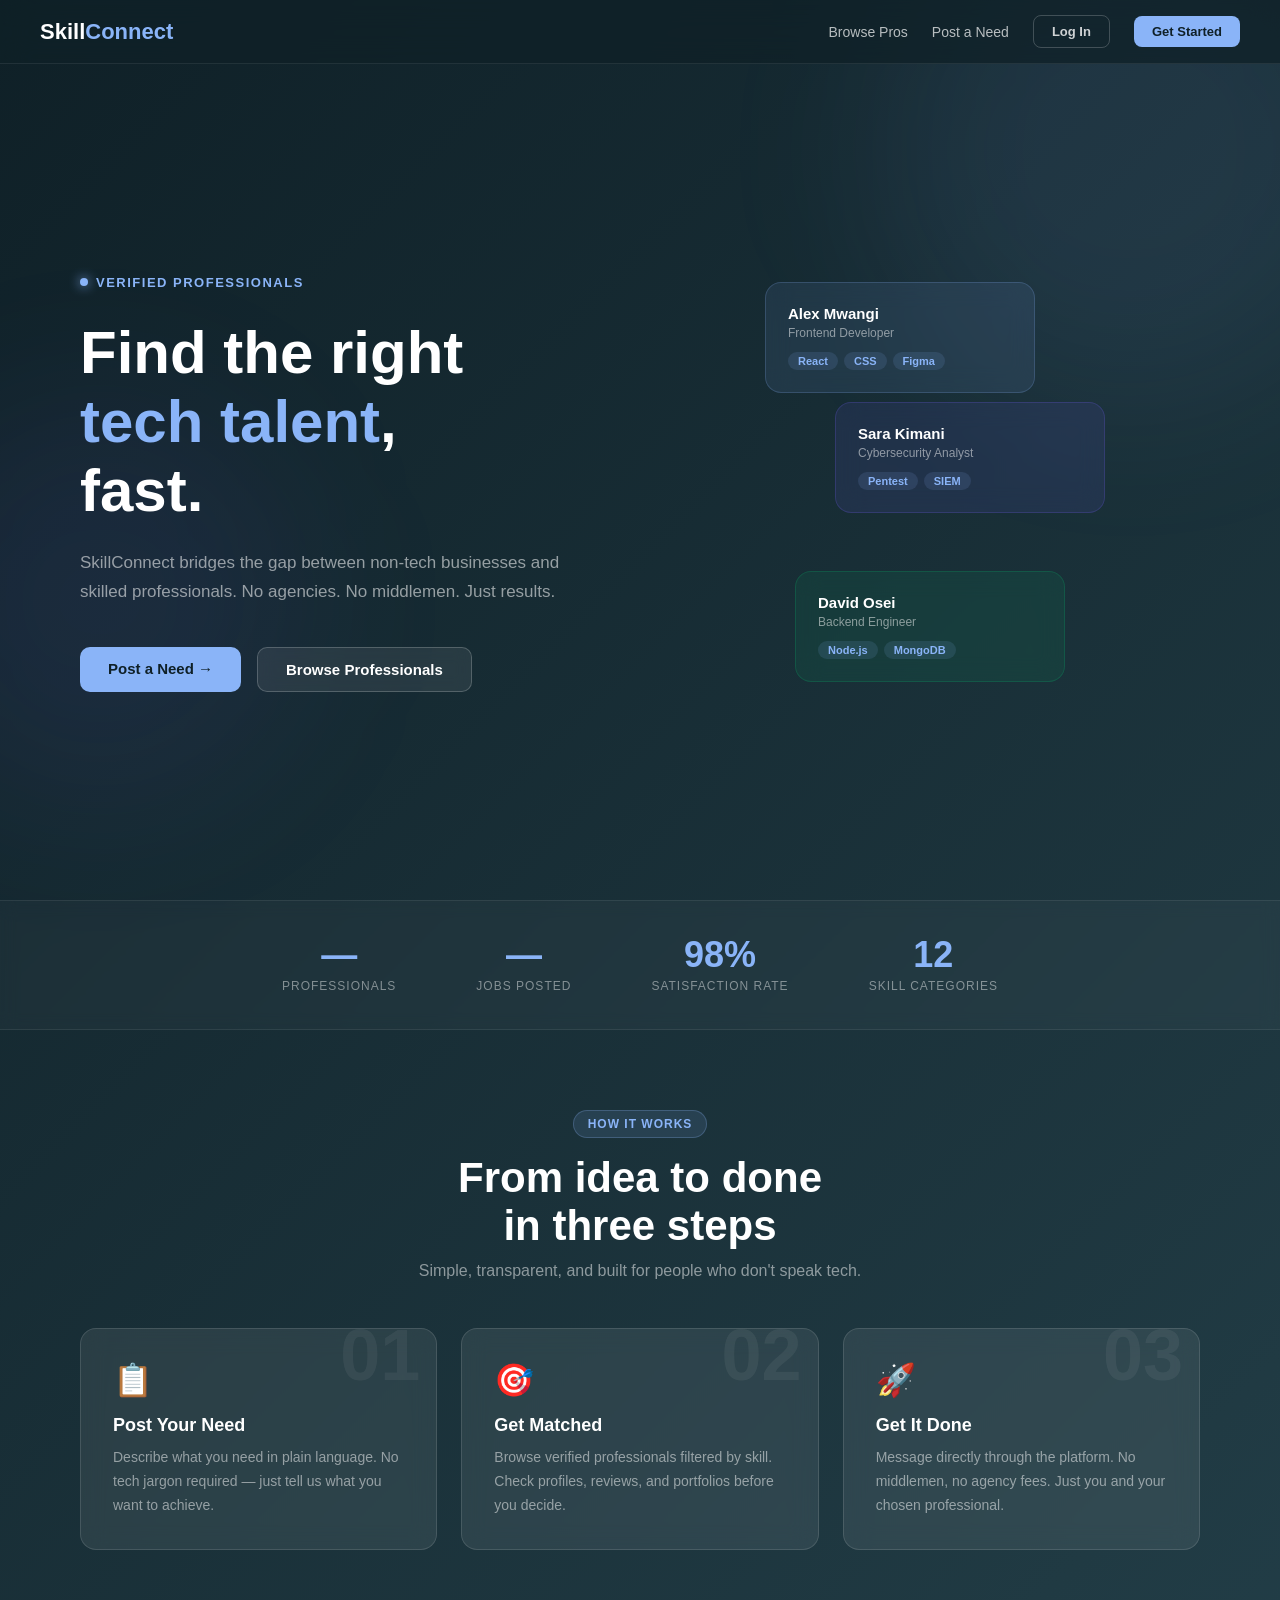
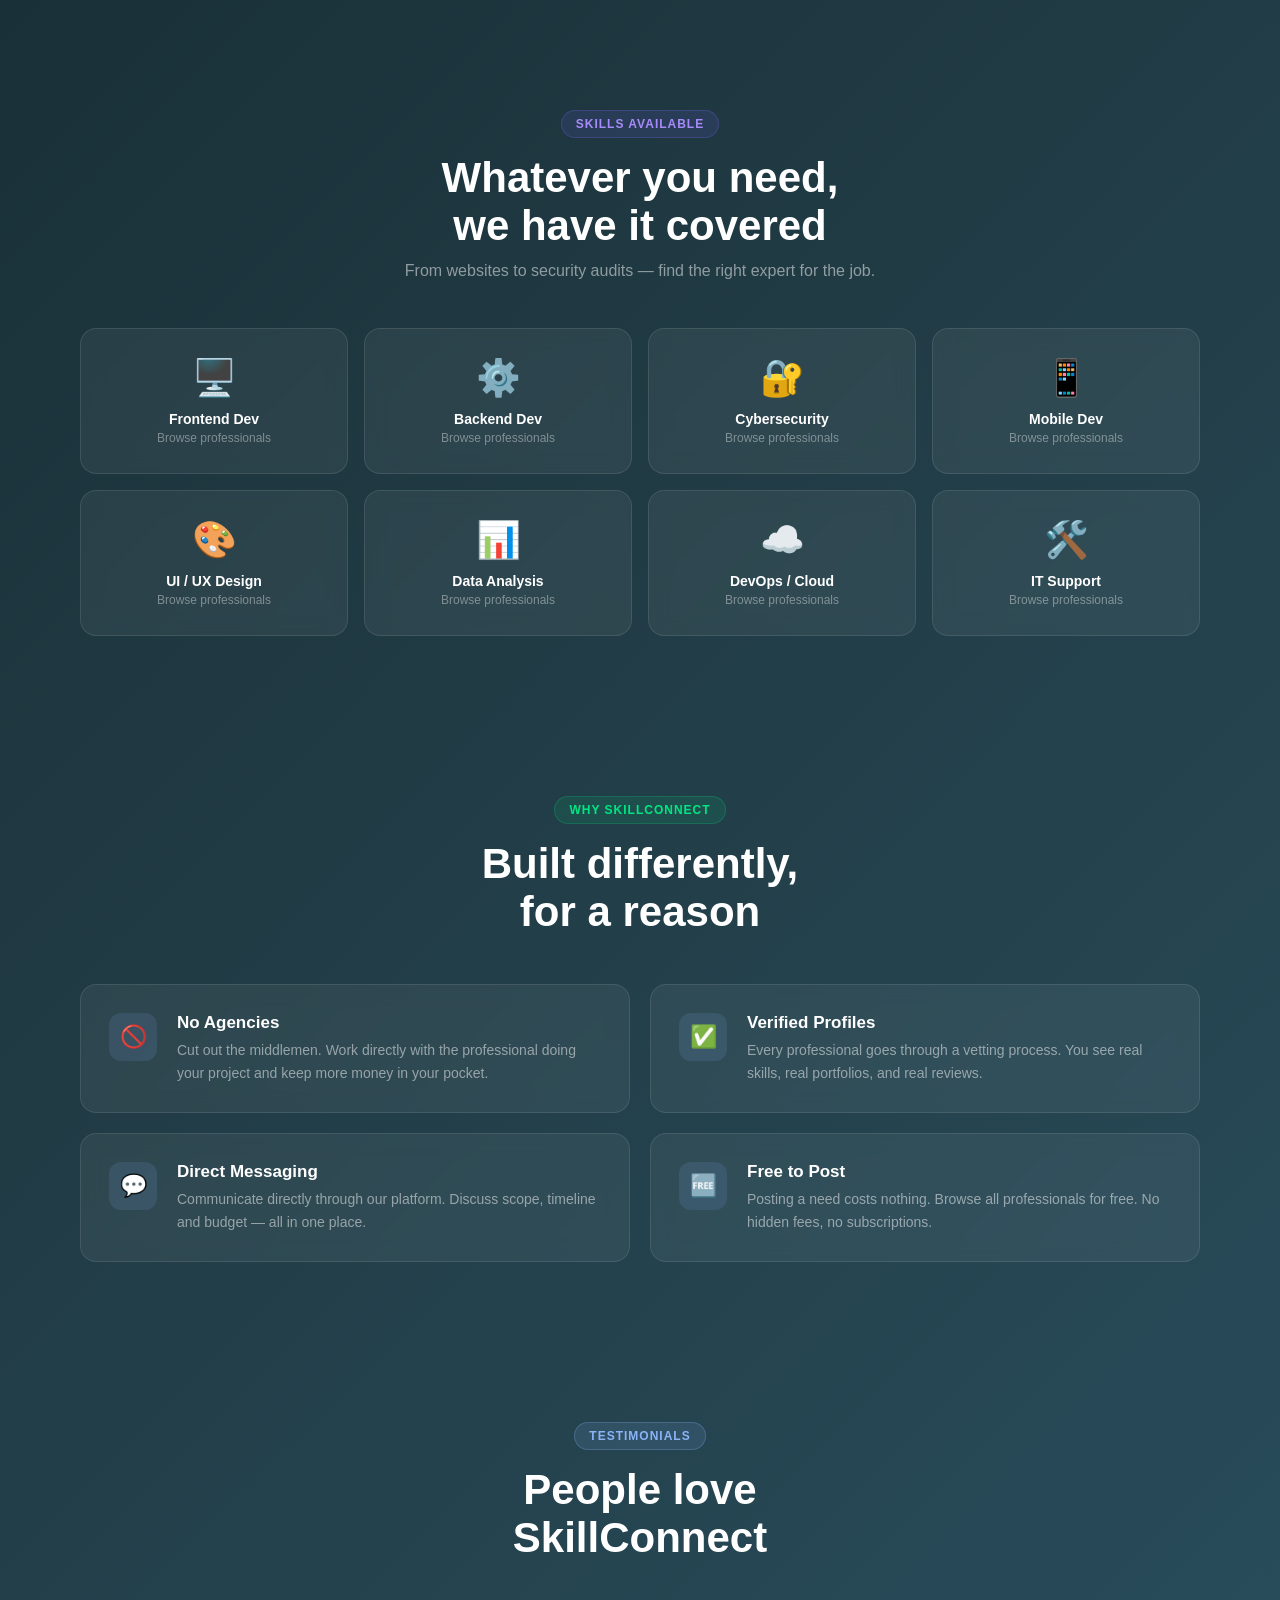
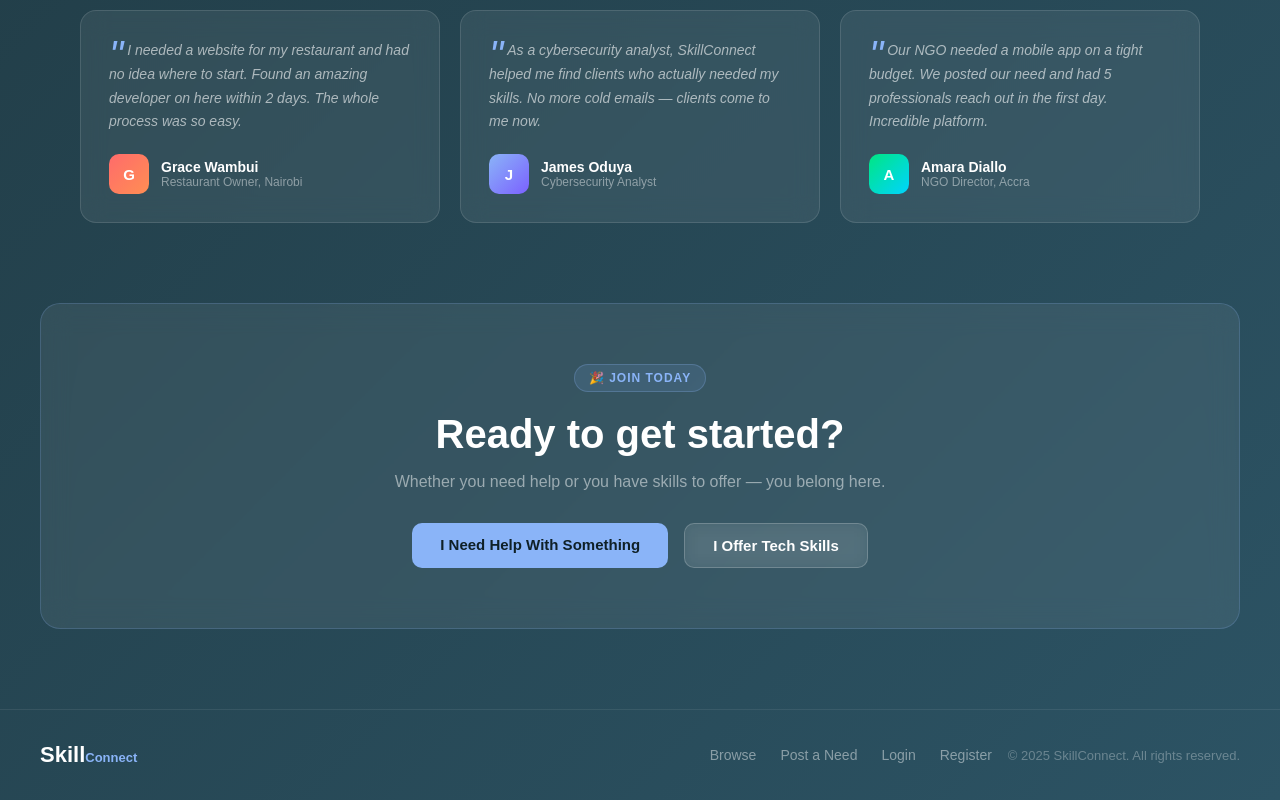
==== index.html @ 13dbdfc3 "Initial frontend" ====
<!DOCTYPE html>
<html lang="en">
<head>
  <meta charset="UTF-8"/>
  <meta name="viewport" content="width=device-width, initial-scale=1.0"/>
  <title>SkillConnect — Find Tech Talent</title>
  <style>
    * { box-sizing: border-box; margin: 0; padding: 0; }

    html, body {
      min-height: 100vh;
      background: linear-gradient(135deg, #0f2027, #203a43, #2c5364);
      font-family: "Segoe UI", Arial, Helvetica, sans-serif;
      color: #ffffff;
    }

    /* ORB decorations */
    .orb {
      position: fixed; border-radius: 50%; filter: blur(80px); pointer-events: none; z-index: 0;
    }
    .orb-1 { width: 500px; height: 500px; background: rgba(138,180,248,0.08); top: -100px; right: -100px; }
    .orb-2 { width: 400px; height: 400px; background: rgba(123,97,255,0.07); bottom: 100px; left: -100px; }

    /* NAV */
    nav {
      position: sticky; top: 0; z-index: 100;
      display: flex; align-items: center; gap: 24px;
      padding: 0 40px; height: 64px;
      background: rgba(15,32,39,0.75);
      backdrop-filter: blur(14px);
      border-bottom: 1px solid rgba(255,255,255,0.08);
    }
    .nav-logo { font-size: 22px; font-weight: 800; color: #fff; text-decoration: none; margin-right: auto; }
    .nav-logo span { color: #8ab4f8; }
    nav a { color: rgba(255,255,255,0.7); text-decoration: none; font-size: 14px; font-weight: 500; transition: color 0.2s; }
    nav a:hover { color: #fff; }
    .nav-btn { padding: 8px 18px; border-radius: 8px; font-weight: 600; font-size: 13px; text-decoration: none; transition: all 0.2s; }
    .nav-btn-outline { border: 1px solid rgba(255,255,255,0.2); color: rgba(255,255,255,0.8); }
    .nav-btn-outline:hover { border-color: #8ab4f8; color: #8ab4f8; }
    .nav-btn-filled { background: #8ab4f8; color: #0f2027; font-weight: 700; }
    .nav-btn-filled:hover { transform: translateY(-1px); box-shadow: 0 6px 16px rgba(138,180,248,0.4); }
    .nav-avatar {
      width: 36px; height: 36px; border-radius: 10px;
      background: linear-gradient(135deg, #8ab4f8, #7b61ff);
      display: flex; align-items: center; justify-content: center;
      font-weight: 800; font-size: 13px; cursor: pointer; color: #fff;
    }

    /* PAGE WRAPPER */
    .page { position: relative; z-index: 1; }

    /* SECTION */
    section { max-width: 1200px; margin: 0 auto; padding: 80px 40px; }

    /* ── HERO ── */
    .hero {
      min-height: calc(100vh - 64px);
      display: flex; align-items: center;
      padding: 80px 40px;
      max-width: 1200px; margin: 0 auto;
      gap: 60px;
    }
    .hero-left { flex: 1; }
    .hero-right { flex: 1; display: flex; justify-content: center; }

    .hero-eyebrow { display: inline-flex; align-items: center; gap: 8px; margin-bottom: 28px; }
    .hero-eyebrow-dot {
      width: 8px; height: 8px; border-radius: 50%;
      background: #8ab4f8; box-shadow: 0 0 12px #8ab4f8;
      animation: pulse 2s infinite;
    }
    @keyframes pulse { 0%,100%{opacity:1;transform:scale(1)} 50%{opacity:0.5;transform:scale(1.3)} }
    .hero-eyebrow-text { font-size: 13px; font-weight: 600; color: #8ab4f8; text-transform: uppercase; letter-spacing: 1.5px; }

    .hero h1 { font-size: clamp(36px,5vw,60px); font-weight: 800; line-height: 1.15; margin-bottom: 24px; }
    .hero h1 em { font-style: normal; color: #8ab4f8; }
    .hero-sub { font-size: 17px; color: rgba(255,255,255,0.55); line-height: 1.7; max-width: 500px; margin-bottom: 40px; }
    .hero-ctas { display: flex; gap: 16px; flex-wrap: wrap; }

    .btn-primary {
      padding: 13px 28px; background: #8ab4f8; color: #0f2027;
      border: none; border-radius: 10px; font-weight: 700; font-size: 15px;
      cursor: pointer; text-decoration: none; transition: all 0.2s;
    }
    .btn-primary:hover { transform: translateY(-2px); box-shadow: 0 8px 24px rgba(138,180,248,0.4); }
    .btn-secondary {
      padding: 13px 28px;
      background: rgba(255,255,255,0.08);
      border: 1px solid rgba(255,255,255,0.2);
      color: #fff; border-radius: 10px; font-weight: 600; font-size: 15px;
      cursor: pointer; text-decoration: none; transition: all 0.2s;
      backdrop-filter: blur(8px);
    }
    .btn-secondary:hover { background: rgba(255,255,255,0.12); border-color: rgba(255,255,255,0.35); }

    /* Hero card stack */
    .hero-card-stack { position: relative; width: 340px; height: 400px; }
    .hero-card {
      position: absolute; padding: 22px; border-radius: 16px; width: 270px;
      backdrop-filter: blur(12px);
    }
    .hero-card-1 { top: 0; left: 0; background: rgba(138,180,248,0.1); border: 1px solid rgba(138,180,248,0.2); animation: float1 4s ease-in-out infinite; }
    .hero-card-2 { top: 120px; right: 0; background: rgba(123,97,255,0.1); border: 1px solid rgba(123,97,255,0.2); animation: float2 4s 1s ease-in-out infinite; }
    .hero-card-3 { bottom: 0; left: 30px; background: rgba(0,230,130,0.07); border: 1px solid rgba(0,230,130,0.15); animation: float1 4s 2s ease-in-out infinite; }
    @keyframes float1 { 0%,100%{transform:translateY(0)} 50%{transform:translateY(-10px)} }
    @keyframes float2 { 0%,100%{transform:translateY(0)} 50%{transform:translateY(10px)} }
    .hero-card-name { font-weight: 700; font-size: 15px; margin-bottom: 4px; }
    .hero-card-role { font-size: 12px; color: rgba(255,255,255,0.5); margin-bottom: 12px; }
    .hero-card-skills { display: flex; gap: 6px; flex-wrap: wrap; }
    .skill-tag { display: inline-block; padding: 3px 10px; border-radius: 50px; background: rgba(138,180,248,0.12); color: #8ab4f8; font-size: 11px; font-weight: 600; }

    /* ── STATS BAR ── */
    .stats-bar {
      border-top: 1px solid rgba(255,255,255,0.08);
      border-bottom: 1px solid rgba(255,255,255,0.08);
      padding: 36px 40px;
      display: flex; justify-content: center; gap: 80px; flex-wrap: wrap;
      background: rgba(255,255,255,0.03);
      backdrop-filter: blur(8px);
      position: relative; z-index: 1;
    }
    .stat-item { text-align: center; }
    .stat-num { font-size: 36px; font-weight: 800; color: #8ab4f8; line-height: 1; }
    .stat-label { font-size: 12px; color: rgba(255,255,255,0.45); margin-top: 6px; text-transform: uppercase; letter-spacing: 1px; }

    /* SECTION HEADER */
    .section-header { text-align: center; margin-bottom: 48px; }
    .section-header p { color: rgba(255,255,255,0.5); margin-top: 12px; font-size: 16px; }
    .section-header h2 { font-size: clamp(28px,4vw,42px); font-weight: 800; margin-top: 16px; }

    .badge {
      display: inline-flex; align-items: center; gap: 6px;
      padding: 6px 14px; border-radius: 50px; font-size: 12px; font-weight: 700;
      text-transform: uppercase; letter-spacing: 1px;
    }
    .badge-cyan { background: rgba(138,180,248,0.12); color: #8ab4f8; border: 1px solid rgba(138,180,248,0.25); }
    .badge-purple { background: rgba(123,97,255,0.12); color: #a78bfa; border: 1px solid rgba(123,97,255,0.25); }
    .badge-green { background: rgba(0,230,130,0.1); color: #00e682; border: 1px solid rgba(0,230,130,0.2); }

    /* ── HOW IT WORKS ── */
    .how-grid { display: grid; grid-template-columns: repeat(3,1fr); gap: 24px; }
    .how-card {
      padding: 32px;
      background: rgba(255,255,255,0.08);
      backdrop-filter: blur(12px);
      border: 1px solid rgba(255,255,255,0.12);
      border-radius: 16px; position: relative; overflow: hidden;
      transition: transform 0.3s, border-color 0.3s;
    }
    .how-card:hover { transform: translateY(-6px); border-color: rgba(138,180,248,0.3); }
    .how-num { font-size: 72px; font-weight: 800; position: absolute; top: -10px; right: 16px; opacity: 0.06; line-height: 1; }
    .how-icon { font-size: 32px; margin-bottom: 16px; }
    .how-card h3 { font-size: 18px; font-weight: 700; margin-bottom: 10px; }
    .how-card p { color: rgba(255,255,255,0.5); font-size: 14px; line-height: 1.7; }

    /* ── CATEGORIES ── */
    .cat-grid { display: grid; grid-template-columns: repeat(4,1fr); gap: 16px; }
    .cat-card {
      padding: 28px 20px;
      background: rgba(255,255,255,0.06);
      backdrop-filter: blur(10px);
      border: 1px solid rgba(255,255,255,0.1);
      border-radius: 16px; text-align: center;
      cursor: pointer; text-decoration: none;
      transition: all 0.3s; display: block;
    }
    .cat-card:hover { background: rgba(138,180,248,0.08); border-color: rgba(138,180,248,0.3); transform: translateY(-4px); }
    .cat-icon { font-size: 36px; margin-bottom: 12px; }
    .cat-name { font-weight: 700; font-size: 14px; color: #fff; margin-bottom: 4px; }
    .cat-count { font-size: 12px; color: rgba(255,255,255,0.4); }

    /* ── WHY US ── */
    .why-grid { display: grid; grid-template-columns: repeat(2,1fr); gap: 20px; }
    .why-item {
      display: flex; gap: 20px; align-items: flex-start; padding: 28px;
      background: rgba(255,255,255,0.06);
      backdrop-filter: blur(10px);
      border: 1px solid rgba(255,255,255,0.1);
      border-radius: 16px;
    }
    .why-icon-wrap {
      width: 48px; height: 48px; border-radius: 12px;
      background: rgba(138,180,248,0.12);
      display: flex; align-items: center; justify-content: center;
      font-size: 22px; flex-shrink: 0;
    }
    .why-item h3 { font-size: 17px; font-weight: 700; margin-bottom: 6px; }
    .why-item p { color: rgba(255,255,255,0.5); font-size: 14px; line-height: 1.6; }

    /* ── TESTIMONIALS ── */
    .testi-grid { display: grid; grid-template-columns: repeat(3,1fr); gap: 20px; }
    .testi-card {
      padding: 28px;
      background: rgba(255,255,255,0.07);
      backdrop-filter: blur(12px);
      border: 1px solid rgba(255,255,255,0.12);
      border-radius: 16px;
    }
    .testi-quote { font-size: 14px; color: rgba(255,255,255,0.6); line-height: 1.7; margin-bottom: 20px; font-style: italic; }
    .testi-quote::before { content: '"'; font-size: 40px; color: #8ab4f8; line-height: 0; vertical-align: -14px; margin-right: 4px; }
    .testi-author { display: flex; align-items: center; gap: 12px; }
    .testi-av { width: 40px; height: 40px; border-radius: 10px; display: flex; align-items: center; justify-content: center; font-weight: 700; font-size: 15px; color: #fff; }
    .testi-name { font-weight: 700; font-size: 14px; }
    .testi-role { font-size: 12px; color: rgba(255,255,255,0.45); }

    /* ── CTA BANNER ── */
    .cta-banner {
      margin: 0 40px 80px;
      padding: 60px;
      border-radius: 20px;
      background: rgba(255,255,255,0.07);
      backdrop-filter: blur(14px);
      border: 1px solid rgba(138,180,248,0.2);
      text-align: center;
      position: relative; z-index: 1;
    }
    .cta-banner h2 { font-size: clamp(28px,4vw,40px); font-weight: 800; margin-bottom: 16px; }
    .cta-banner p { color: rgba(255,255,255,0.5); margin-bottom: 32px; font-size: 16px; }
    .cta-banner-btns { display: flex; justify-content: center; gap: 16px; flex-wrap: wrap; }

    /* FOOTER */
    footer {
      border-top: 1px solid rgba(255,255,255,0.08);
      padding: 32px 40px;
      display: flex; align-items: center; justify-content: space-between;
      flex-wrap: wrap; gap: 16px;
      position: relative; z-index: 1;
    }
    .footer-links { display: flex; gap: 24px; }
    .footer-links a { color: rgba(255,255,255,0.45); text-decoration: none; font-size: 14px; transition: color 0.2s; }
    .footer-links a:hover { color: #fff; }
    footer span { font-size: 13px; color: rgba(255,255,255,0.3); }

    @keyframes fadeInUp { from{opacity:0;transform:translateY(24px)} to{opacity:1;transform:translateY(0)} }
    .fade-up   { animation: fadeInUp 0.6s ease both; }
    .fade-up-2 { animation: fadeInUp 0.6s 0.1s ease both; }
    .fade-up-3 { animation: fadeInUp 0.6s 0.2s ease both; }
    .fade-up-4 { animation: fadeInUp 0.6s 0.3s ease both; }
  </style>
</head>
<body>
  <div class="orb orb-1"></div>
  <div class="orb orb-2"></div>

  <!-- NAV -->
  <nav>
    <a href="index.html" class="nav-logo">Skill<span>Connect</span></a>
    <a href="browse.html">Browse Pros</a>
    <a href="post-need.html">Post a Need</a>
    <div class="nav-avatar" id="navAvatar" style="display:none;">?</div>
    <a href="dashboard.html" id="navDash" style="display:none;">Dashboard</a>
    <a href="login.html" class="nav-btn nav-btn-outline" id="navLogin">Log In</a>
    <a href="register.html" class="nav-btn nav-btn-filled" id="navRegister">Get Started</a>
  </nav>

  <div class="page">

    <!-- HERO -->
    <div class="hero">
      <div class="hero-left">
        <div class="hero-eyebrow fade-up">
          <span class="hero-eyebrow-dot"></span>
          <span class="hero-eyebrow-text" id="eyebrowText">Verified Professionals</span>
        </div>
        <h1 class="fade-up-2">Find the right<br><em>tech talent</em>,<br>fast.</h1>
        <p class="hero-sub fade-up-3">SkillConnect bridges the gap between non-tech businesses and skilled professionals. No agencies. No middlemen. Just results.</p>
        <div class="hero-ctas fade-up-4">
          <a href="post-need.html" class="btn-primary">Post a Need →</a>
          <a href="browse.html" class="btn-secondary">Browse Professionals</a>
        </div>
      </div>
      <div class="hero-right fade-up-3">
        <div class="hero-card-stack">
          <div class="hero-card hero-card-1">
            <div class="hero-card-name">Alex Mwangi</div>
            <div class="hero-card-role">Frontend Developer</div>
            <div class="hero-card-skills">
              <span class="skill-tag">React</span>
              <span class="skill-tag">CSS</span>
              <span class="skill-tag">Figma</span>
            </div>
          </div>
          <div class="hero-card hero-card-2">
            <div class="hero-card-name">Sara Kimani</div>
            <div class="hero-card-role">Cybersecurity Analyst</div>
            <div class="hero-card-skills">
              <span class="skill-tag">Pentest</span>
              <span class="skill-tag">SIEM</span>
            </div>
          </div>
          <div class="hero-card hero-card-3">
            <div class="hero-card-name">David Osei</div>
            <div class="hero-card-role">Backend Engineer</div>
            <div class="hero-card-skills">
              <span class="skill-tag">Node.js</span>
              <span class="skill-tag">MongoDB</span>
            </div>
          </div>
        </div>
      </div>
    </div>

    <!-- STATS -->
    <div class="stats-bar">
      <div class="stat-item"><div class="stat-num" id="statPros">—</div><div class="stat-label">Professionals</div></div>
      <div class="stat-item"><div class="stat-num" id="statPosts">—</div><div class="stat-label">Jobs Posted</div></div>
      <div class="stat-item"><div class="stat-num">98%</div><div class="stat-label">Satisfaction Rate</div></div>
      <div class="stat-item"><div class="stat-num">12</div><div class="stat-label">Skill Categories</div></div>
    </div>

    <!-- HOW IT WORKS -->
    <section>
      <div class="section-header">
        <span class="badge badge-cyan">How It Works</span>
        <h2>From idea to done<br>in three steps</h2>
        <p>Simple, transparent, and built for people who don't speak tech.</p>
      </div>
      <div class="how-grid">
        <div class="how-card fade-up">
          <div class="how-num">01</div>
          <div class="how-icon">📋</div>
          <h3>Post Your Need</h3>
          <p>Describe what you need in plain language. No tech jargon required — just tell us what you want to achieve.</p>
        </div>
        <div class="how-card fade-up-2">
          <div class="how-num">02</div>
          <div class="how-icon">🎯</div>
          <h3>Get Matched</h3>
          <p>Browse verified professionals filtered by skill. Check profiles, reviews, and portfolios before you decide.</p>
        </div>
        <div class="how-card fade-up-3">
          <div class="how-num">03</div>
          <div class="how-icon">🚀</div>
          <h3>Get It Done</h3>
          <p>Message directly through the platform. No middlemen, no agency fees. Just you and your chosen professional.</p>
        </div>
      </div>
    </section>

    <!-- CATEGORIES -->
    <section>
      <div class="section-header">
        <span class="badge badge-purple">Skills Available</span>
        <h2>Whatever you need,<br>we have it covered</h2>
        <p>From websites to security audits — find the right expert for the job.</p>
      </div>
      <div class="cat-grid">
        <a href="browse.html" class="cat-card"><div class="cat-icon">🖥️</div><div class="cat-name">Frontend Dev</div><div class="cat-count">Browse professionals</div></a>
        <a href="browse.html" class="cat-card"><div class="cat-icon">⚙️</div><div class="cat-name">Backend Dev</div><div class="cat-count">Browse professionals</div></a>
        <a href="browse.html" class="cat-card"><div class="cat-icon">🔐</div><div class="cat-name">Cybersecurity</div><div class="cat-count">Browse professionals</div></a>
        <a href="browse.html" class="cat-card"><div class="cat-icon">📱</div><div class="cat-name">Mobile Dev</div><div class="cat-count">Browse professionals</div></a>
        <a href="browse.html" class="cat-card"><div class="cat-icon">🎨</div><div class="cat-name">UI / UX Design</div><div class="cat-count">Browse professionals</div></a>
        <a href="browse.html" class="cat-card"><div class="cat-icon">📊</div><div class="cat-name">Data Analysis</div><div class="cat-count">Browse professionals</div></a>
        <a href="browse.html" class="cat-card"><div class="cat-icon">☁️</div><div class="cat-name">DevOps / Cloud</div><div class="cat-count">Browse professionals</div></a>
        <a href="browse.html" class="cat-card"><div class="cat-icon">🛠️</div><div class="cat-name">IT Support</div><div class="cat-count">Browse professionals</div></a>
      </div>
    </section>

    <!-- WHY US -->
    <section>
      <div class="section-header">
        <span class="badge badge-green">Why SkillConnect</span>
        <h2>Built differently,<br>for a reason</h2>
      </div>
      <div class="why-grid">
        <div class="why-item">
          <div class="why-icon-wrap">🚫</div>
          <div><h3>No Agencies</h3><p>Cut out the middlemen. Work directly with the professional doing your project and keep more money in your pocket.</p></div>
        </div>
        <div class="why-item">
          <div class="why-icon-wrap">✅</div>
          <div><h3>Verified Profiles</h3><p>Every professional goes through a vetting process. You see real skills, real portfolios, and real reviews.</p></div>
        </div>
        <div class="why-item">
          <div class="why-icon-wrap">💬</div>
          <div><h3>Direct Messaging</h3><p>Communicate directly through our platform. Discuss scope, timeline and budget — all in one place.</p></div>
        </div>
        <div class="why-item">
          <div class="why-icon-wrap">🆓</div>
          <div><h3>Free to Post</h3><p>Posting a need costs nothing. Browse all professionals for free. No hidden fees, no subscriptions.</p></div>
        </div>
      </div>
    </section>

    <!-- TESTIMONIALS -->
    <section>
      <div class="section-header">
        <span class="badge badge-cyan">Testimonials</span>
        <h2>People love<br>SkillConnect</h2>
      </div>
      <div class="testi-grid">
        <div class="testi-card">
          <p class="testi-quote">I needed a website for my restaurant and had no idea where to start. Found an amazing developer on here within 2 days. The whole process was so easy.</p>
          <div class="testi-author">
            <div class="testi-av" style="background:linear-gradient(135deg,#ff6b6b,#ff8e53)">G</div>
            <div><div class="testi-name">Grace Wambui</div><div class="testi-role">Restaurant Owner, Nairobi</div></div>
          </div>
        </div>
        <div class="testi-card">
          <p class="testi-quote">As a cybersecurity analyst, SkillConnect helped me find clients who actually needed my skills. No more cold emails — clients come to me now.</p>
          <div class="testi-author">
            <div class="testi-av" style="background:linear-gradient(135deg,#8ab4f8,#7b61ff)">J</div>
            <div><div class="testi-name">James Oduya</div><div class="testi-role">Cybersecurity Analyst</div></div>
          </div>
        </div>
        <div class="testi-card">
          <p class="testi-quote">Our NGO needed a mobile app on a tight budget. We posted our need and had 5 professionals reach out in the first day. Incredible platform.</p>
          <div class="testi-author">
            <div class="testi-av" style="background:linear-gradient(135deg,#00e682,#00d4ff)">A</div>
            <div><div class="testi-name">Amara Diallo</div><div class="testi-role">NGO Director, Accra</div></div>
          </div>
        </div>
      </div>
    </section>

    <!-- CTA BANNER -->
    <div class="cta-banner">
      <span class="badge badge-cyan" style="margin-bottom:20px;display:inline-flex;">🎉 Join today</span>
      <h2>Ready to get started?</h2>
      <p>Whether you need help or you have skills to offer — you belong here.</p>
      <div class="cta-banner-btns">
        <a href="register.html" class="btn-primary">I Need Help With Something</a>
        <a href="register.html" class="btn-secondary">I Offer Tech Skills</a>
      </div>
    </div>

    <footer>
      <a href="index.html" class="nav-logo">Skill<span>Connect</span></a>
      <div class="footer-links">
        <a href="browse.html">Browse</a>
        <a href="post-need.html">Post a Need</a>
        <a href="login.html">Login</a>
        <a href="register.html">Register</a>
      </div>
      <span>© 2025 SkillConnect. All rights reserved.</span>
    </footer>
  </div>

  <script>
    const API = 'http://localhost:5000/api'

    window.addEventListener('DOMContentLoaded', () => {
      // Nav state based on login
      const user = JSON.parse(localStorage.getItem('user') || 'null')
      if (user) {
        const initials = user.name.split(' ').map(n=>n[0]).join('').toUpperCase().slice(0,2)
        document.getElementById('navAvatar').textContent = initials
        document.getElementById('navAvatar').style.display = 'flex'
        document.getElementById('navDash').style.display = 'inline'
        document.getElementById('navLogin').style.display = 'none'
        document.getElementById('navRegister').style.display = 'none'
      }

      loadStats()
    })

    async function loadStats() {
      try {
        const [prosRes, postsRes] = await Promise.all([
          fetch(`${API}/users`),
          fetch(`${API}/posts`)
        ])
        const pros = await prosRes.json()
        const posts = await postsRes.json()

        const proCount = Array.isArray(pros) ? pros.length : 0
        const postCount = Array.isArray(posts) ? posts.length : 0

        document.getElementById('statPros').textContent = proCount > 0 ? proCount + '+' : '0'
        document.getElementById('statPosts').textContent = postCount > 0 ? postCount + '+' : '0'
        document.getElementById('eyebrowText').textContent = `${proCount} Verified Professional${proCount !== 1 ? 's' : ''}`
      } catch {
        document.getElementById('statPros').textContent = '—'
        document.getElementById('statPosts').textContent = '—'
      }
    }
  </script>
</body>
</html>
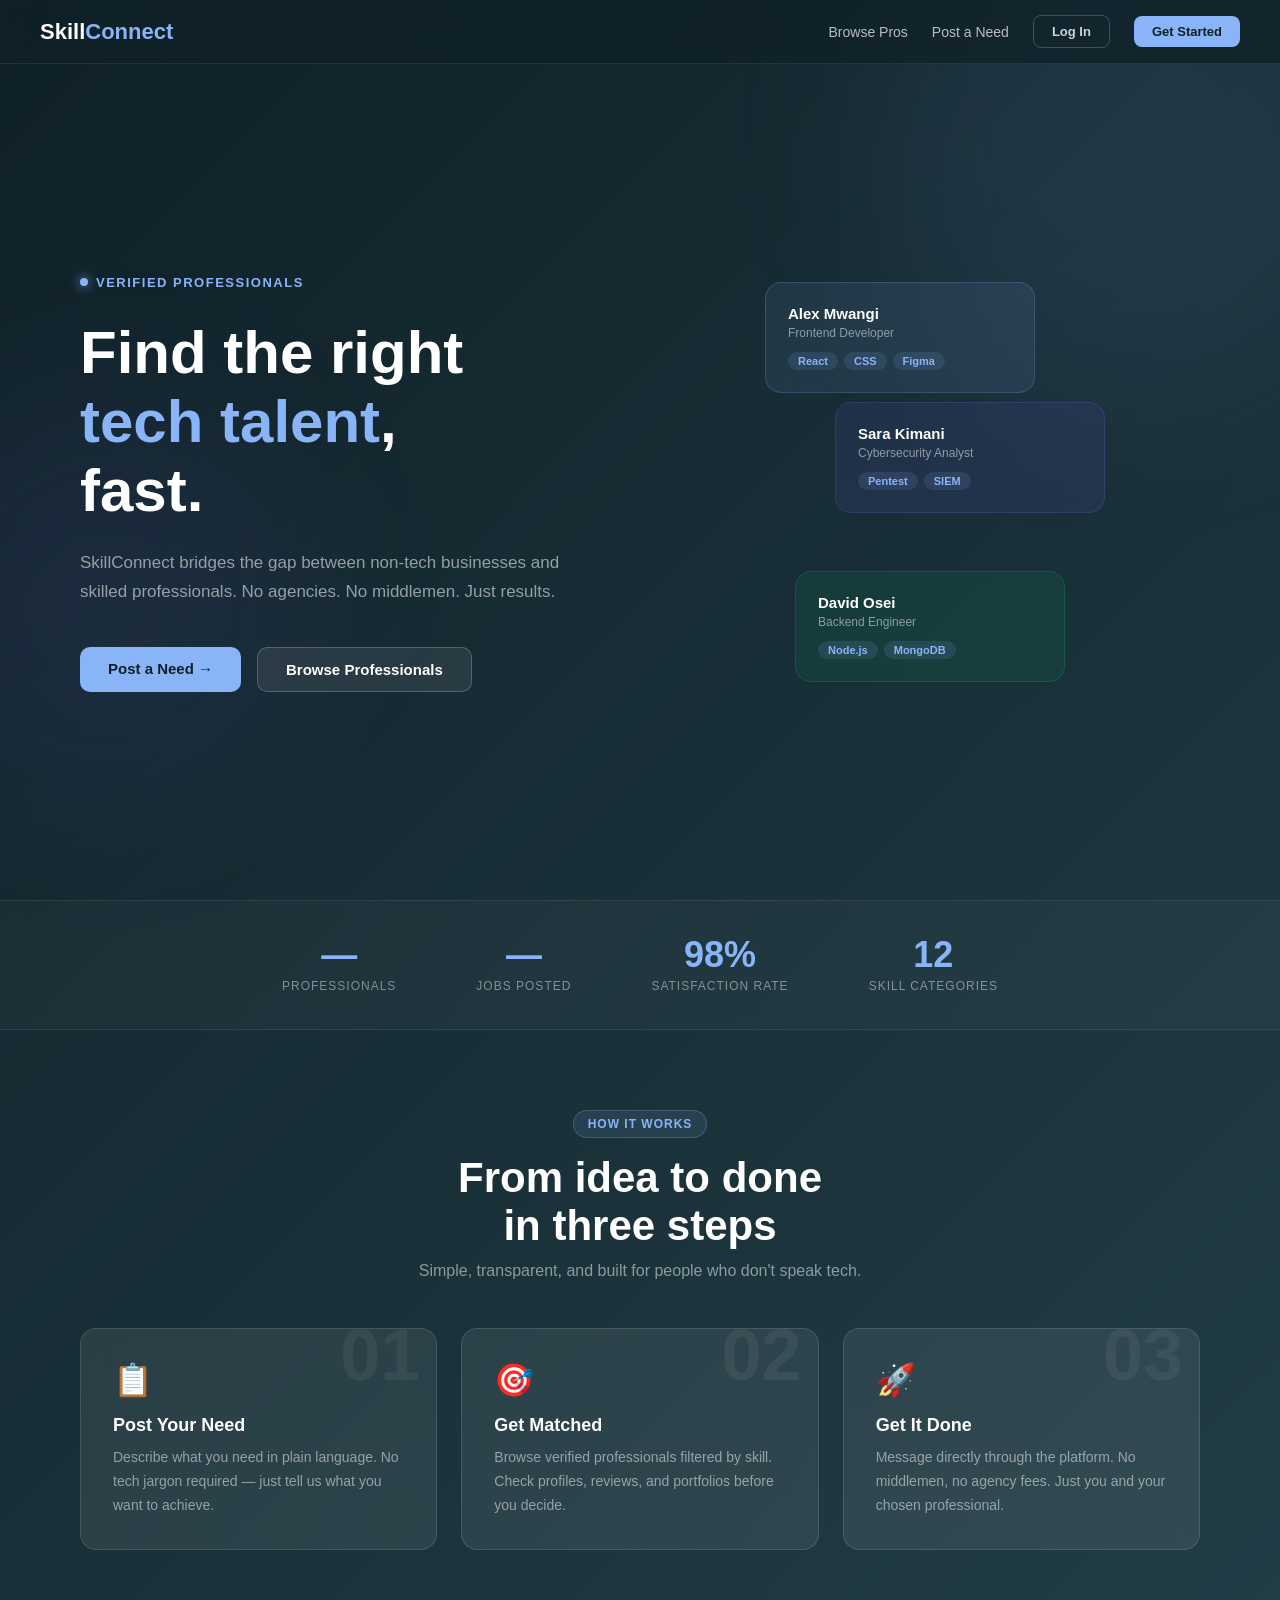
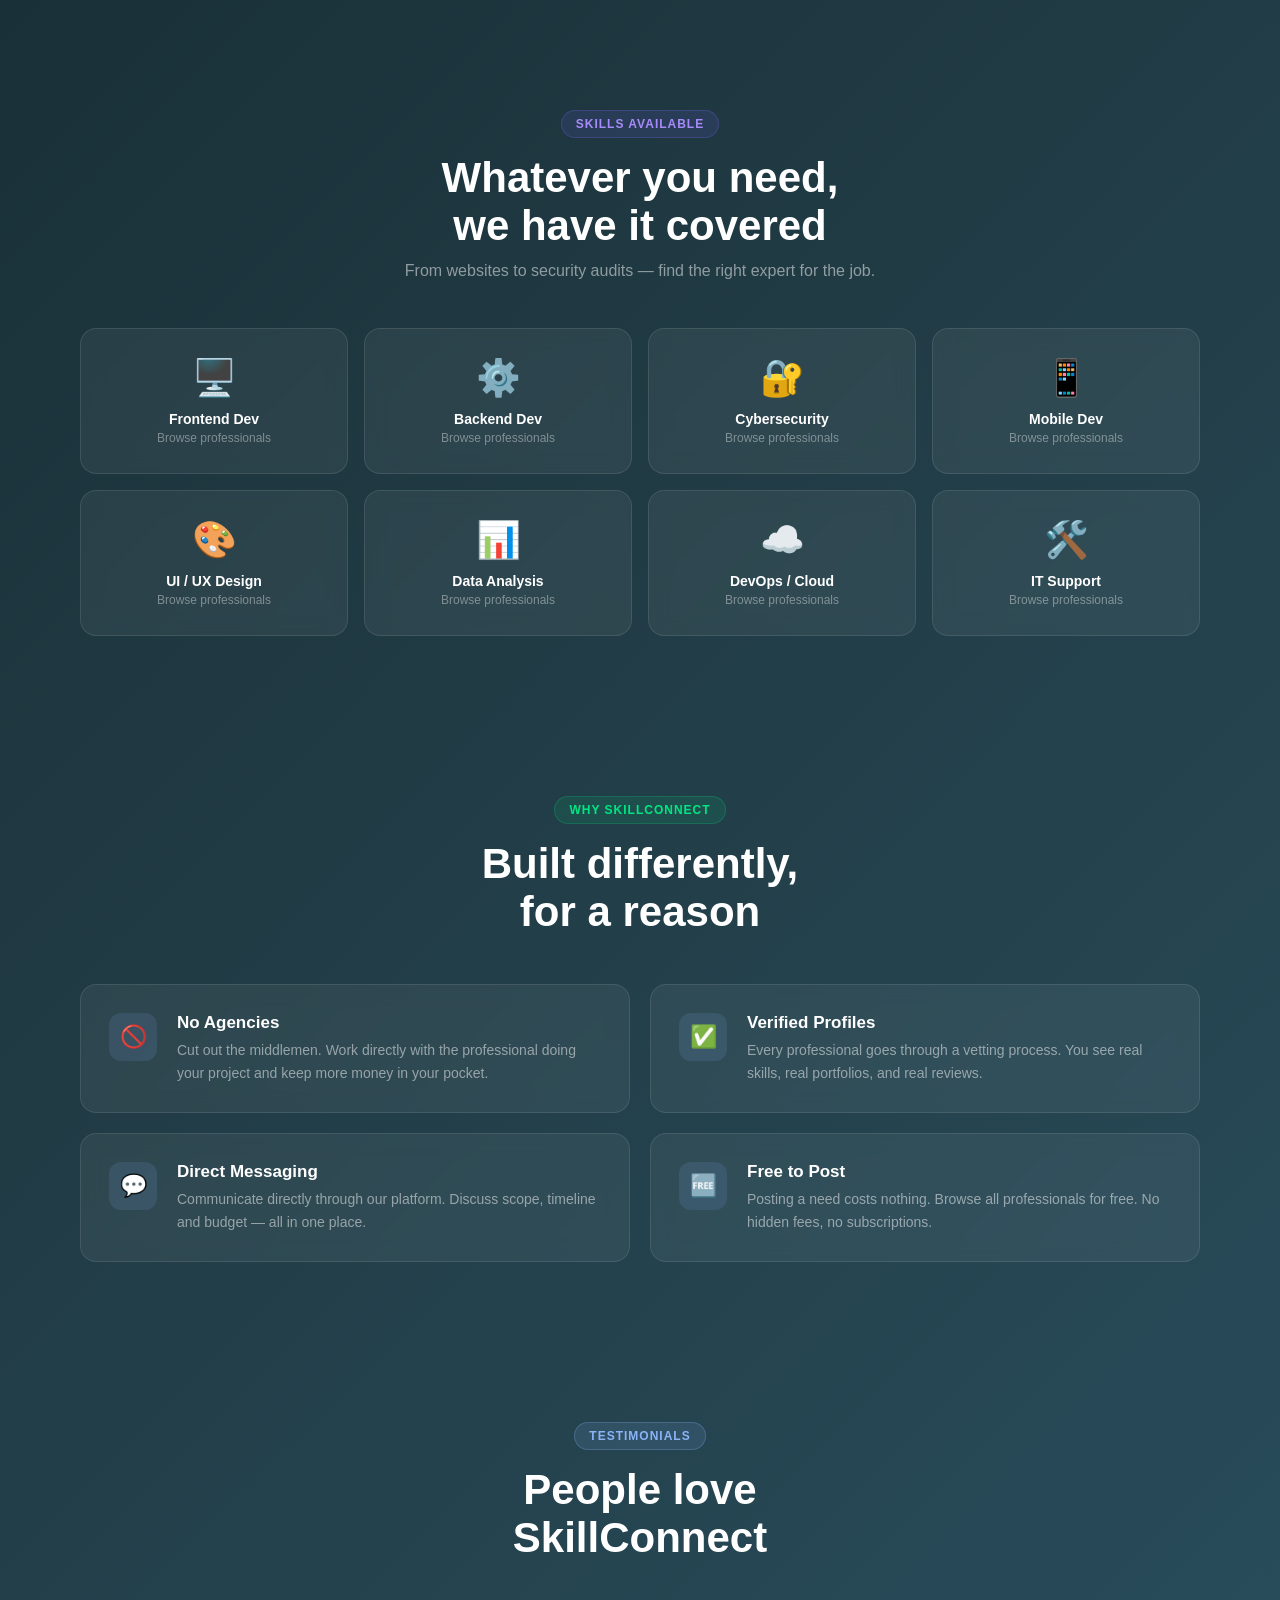
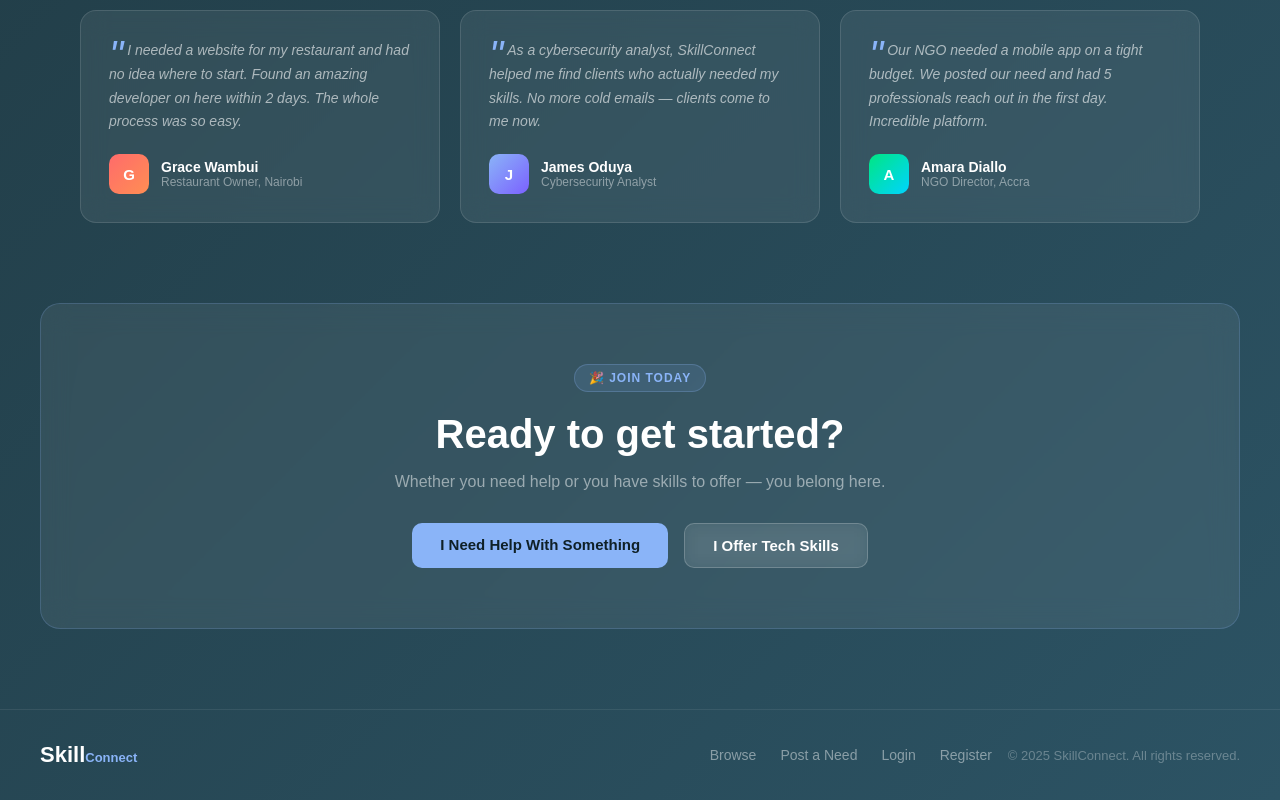
==== commit 1ebd832b: "Add mobile responsiveness" ====
--- a/index.html
+++ b/index.html
@@ -237,6 +237,77 @@
     .fade-up-3 { animation: fadeInUp 0.6s 0.2s ease both; }
     .fade-up-4 { animation: fadeInUp 0.6s 0.3s ease both; }
   </style>
+
+  <!-- MOBILE RESPONSIVE STYLES -->
+  <style>
+    @media (max-width: 768px) {
+      html, body { overflow-x: hidden; }
+      nav { padding: 0 16px !important; height: 56px !important; gap: 12px !important; }
+      .nav-logo { font-size: 17px !important; }
+      nav a:not(.nav-logo):not(.nav-btn):not(.nav-avatar):not(#navDash):not(#navMessages):not(.active) { display: none !important; }
+      .hamburger { display: flex !important; }
+      .mobile-menu.open { display: flex !important; }
+      .hero { flex-direction: column !important; padding: 40px 20px !important; gap: 32px !important; min-height: auto !important; text-align: center; }
+      .hero-right { display: none !important; }
+      .hero-ctas, .cta-banner-btns { justify-content: center !important; }
+      .hero-eyebrow { justify-content: center; }
+      .stats-bar { display: grid !important; grid-template-columns: repeat(2,1fr) !important; padding: 24px 20px !important; gap: 20px !important; }
+      section { padding: 48px 20px !important; }
+      .how-grid, .testi-grid, .why-grid { grid-template-columns: 1fr !important; gap: 14px !important; }
+      .cat-grid { grid-template-columns: repeat(2,1fr) !important; gap: 12px !important; }
+      .cta-banner { margin: 0 16px 48px !important; padding: 36px 20px !important; }
+      .cta-banner-btns { flex-direction: column !important; align-items: center; }
+      footer { flex-direction: column !important; text-align: center; gap: 12px !important; padding: 24px 20px !important; }
+      .footer-links { flex-wrap: wrap; justify-content: center; }
+    }
+    @media (max-width: 900px) {
+      .dash-layout, .admin-layout, .messages-layout { flex-direction: column !important; }
+      .dash-nav, .dash-sidebar, .admin-sidebar { width: 100% !important; height: auto !important; position: relative !important; top: 0 !important; border-right: none !important; border-bottom: 1px solid rgba(255,255,255,0.08) !important; padding: 10px 12px !important; display: flex !important; flex-direction: row !important; flex-wrap: wrap !important; gap: 4px !important; overflow-x: auto !important; }
+      .dash-user, .sidebar-user, .dash-nav-section, .dash-nav-label, .sidebar-label { display: none !important; }
+      .dash-nav-item, .sidebar-item { flex: none !important; padding: 8px 12px !important; font-size: 12px !important; width: auto !important; }
+      .dash-main, .admin-main { padding: 20px 16px 40px !important; }
+      .stats-row, .stats-grid { grid-template-columns: repeat(2,1fr) !important; gap: 12px !important; }
+      .two-col, .post-body { grid-template-columns: 1fr !important; gap: 16px !important; }
+      .rec-grid, .pros-grid { grid-template-columns: repeat(2,1fr) !important; gap: 12px !important; }
+      .dash-top { flex-direction: column !important; gap: 16px !important; align-items: flex-start !important; }
+      .browse-body { flex-direction: column !important; padding: 0 20px 60px !important; }
+      .sidebar { width: 100% !important; border-right: none !important; border-bottom: 1px solid rgba(255,255,255,0.08) !important; padding: 20px 0 !important; }
+      .profile-layout { grid-template-columns: 1fr !important; }
+      .contact-card { position: relative !important; top: 0 !important; }
+      .profile-header { flex-wrap: wrap !important; margin-top: -30px !important; }
+      .profile-body { padding: 0 20px 60px !important; }
+      .tips-sidebar { position: relative !important; top: 0 !important; }
+      .form-row, .contact-options { grid-template-columns: 1fr !important; gap: 0 !important; }
+      .submit-area { flex-direction: column !important; }
+      .charts-grid { grid-template-columns: 1fr !important; }
+      .portfolio-grid { grid-template-columns: 1fr !important; }
+    }
+    @media (max-width: 600px) {
+      .glass { padding: 28px 20px !important; }
+      .register-box { padding: 28px 20px !important; }
+      .pw-row { grid-template-columns: 1fr !important; }
+      .pros-grid, .rec-grid { grid-template-columns: 1fr !important; }
+      input, select, textarea { font-size: 16px !important; }
+      .full-card, .glass-card { padding: 16px !important; }
+      .post-form { padding: 20px 16px !important; }
+      .search-input, .filter-select { width: 100% !important; }
+      .filter-bar { flex-direction: column !important; gap: 8px !important; }
+    }
+    @media (max-width: 768px) {
+      body.messages-page { overflow: auto !important; }
+      .conv-sidebar { width: 100% !important; height: 220px !important; border-right: none !important; border-bottom: 1px solid rgba(255,255,255,0.08) !important; flex-shrink: 0 !important; }
+      .chat-window { height: calc(100vh - 276px) !important; min-height: 380px !important; }
+      .msg-bubble { max-width: 85% !important; }
+    }
+    .hamburger { display: none; flex-direction: column; gap: 5px; cursor: pointer; padding: 4px; background: none; border: none; }
+    .hamburger span { display: block; width: 22px; height: 2px; background: rgba(255,255,255,0.8); border-radius: 2px; transition: all 0.3s; }
+    .mobile-menu { display: none; position: fixed; top: 56px; left: 0; right: 0; background: rgba(15,32,39,0.97); backdrop-filter: blur(14px); border-bottom: 1px solid rgba(255,255,255,0.1); padding: 12px 16px; z-index: 99; flex-direction: column; gap: 4px; }
+    .mobile-menu a { padding: 12px 16px; border-radius: 10px; color: rgba(255,255,255,0.7) !important; text-decoration: none; font-size: 15px; font-weight: 500; display: block !important; }
+    .mobile-menu a:hover { background: rgba(255,255,255,0.07); color: #fff !important; }
+    .mobile-menu .menu-divider { height: 1px; background: rgba(255,255,255,0.08); margin: 8px 0; }
+    @media (max-width: 768px) { .hamburger { display: flex !important; } }
+  </style>
+
 </head>
 <body>
   <div class="orb orb-1"></div>
@@ -437,7 +508,7 @@
   </div>
 
   <script>
-    const API = 'http://localhost:5000/api'
+    const API = 'https://skillconnect-backend-production.up.railway.app/api'
 
     window.addEventListener('DOMContentLoaded', () => {
       // Nav state based on login
@@ -475,5 +546,67 @@
       }
     }
   </script>
+
+  <!-- MOBILE HAMBURGER MENU -->
+  <script>
+    (function() {
+      // Add hamburger button and mobile menu to nav
+      window.addEventListener('DOMContentLoaded', function() {
+        const nav = document.querySelector('nav');
+        if (!nav) return;
+
+        // Create hamburger
+        const hamburger = document.createElement('button');
+        hamburger.className = 'hamburger';
+        hamburger.setAttribute('aria-label', 'Menu');
+        hamburger.innerHTML = '<span></span><span></span><span></span>';
+        nav.appendChild(hamburger);
+
+        // Create mobile menu
+        const mobileMenu = document.createElement('div');
+        mobileMenu.className = 'mobile-menu';
+        mobileMenu.id = 'mobileMenu';
+
+        // Get nav links
+        const links = nav.querySelectorAll('a:not(.nav-logo)');
+        links.forEach(link => {
+          const clone = link.cloneNode(true);
+          mobileMenu.appendChild(clone);
+        });
+
+        // Add sign out if logged in
+        const user = JSON.parse(localStorage.getItem('user') || 'null');
+        if (user) {
+          const divider = document.createElement('div');
+          divider.className = 'menu-divider';
+          mobileMenu.appendChild(divider);
+          const signout = document.createElement('a');
+          signout.href = '#';
+          signout.textContent = '🚪 Sign Out';
+          signout.style.color = '#ff8080';
+          signout.addEventListener('click', function(e) {
+            e.preventDefault();
+            localStorage.clear();
+            window.location.href = 'login.html';
+          });
+          mobileMenu.appendChild(signout);
+        }
+
+        document.body.appendChild(mobileMenu);
+
+        hamburger.addEventListener('click', function() {
+          mobileMenu.classList.toggle('open');
+        });
+
+        // Close on outside click
+        document.addEventListener('click', function(e) {
+          if (!nav.contains(e.target)) {
+            mobileMenu.classList.remove('open');
+          }
+        });
+      });
+    })();
+  </script>
+
 </body>
 </html>
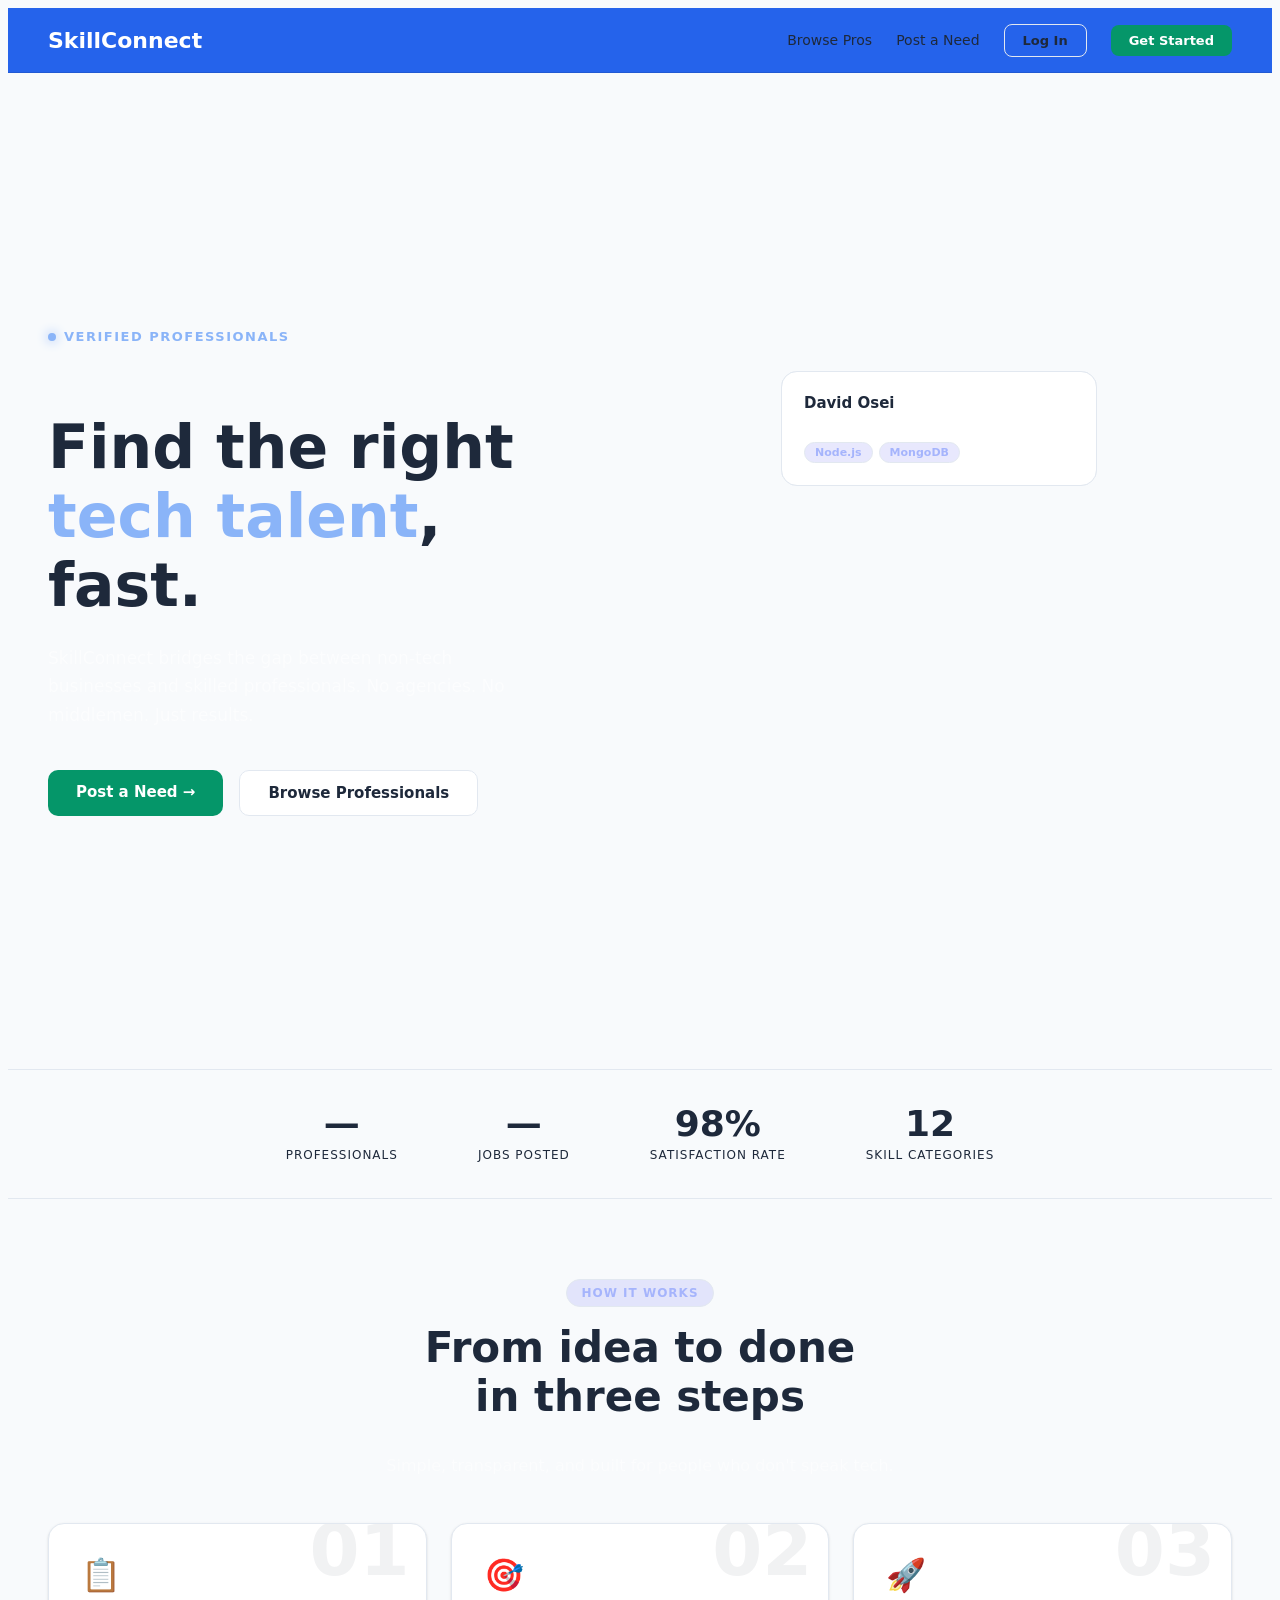
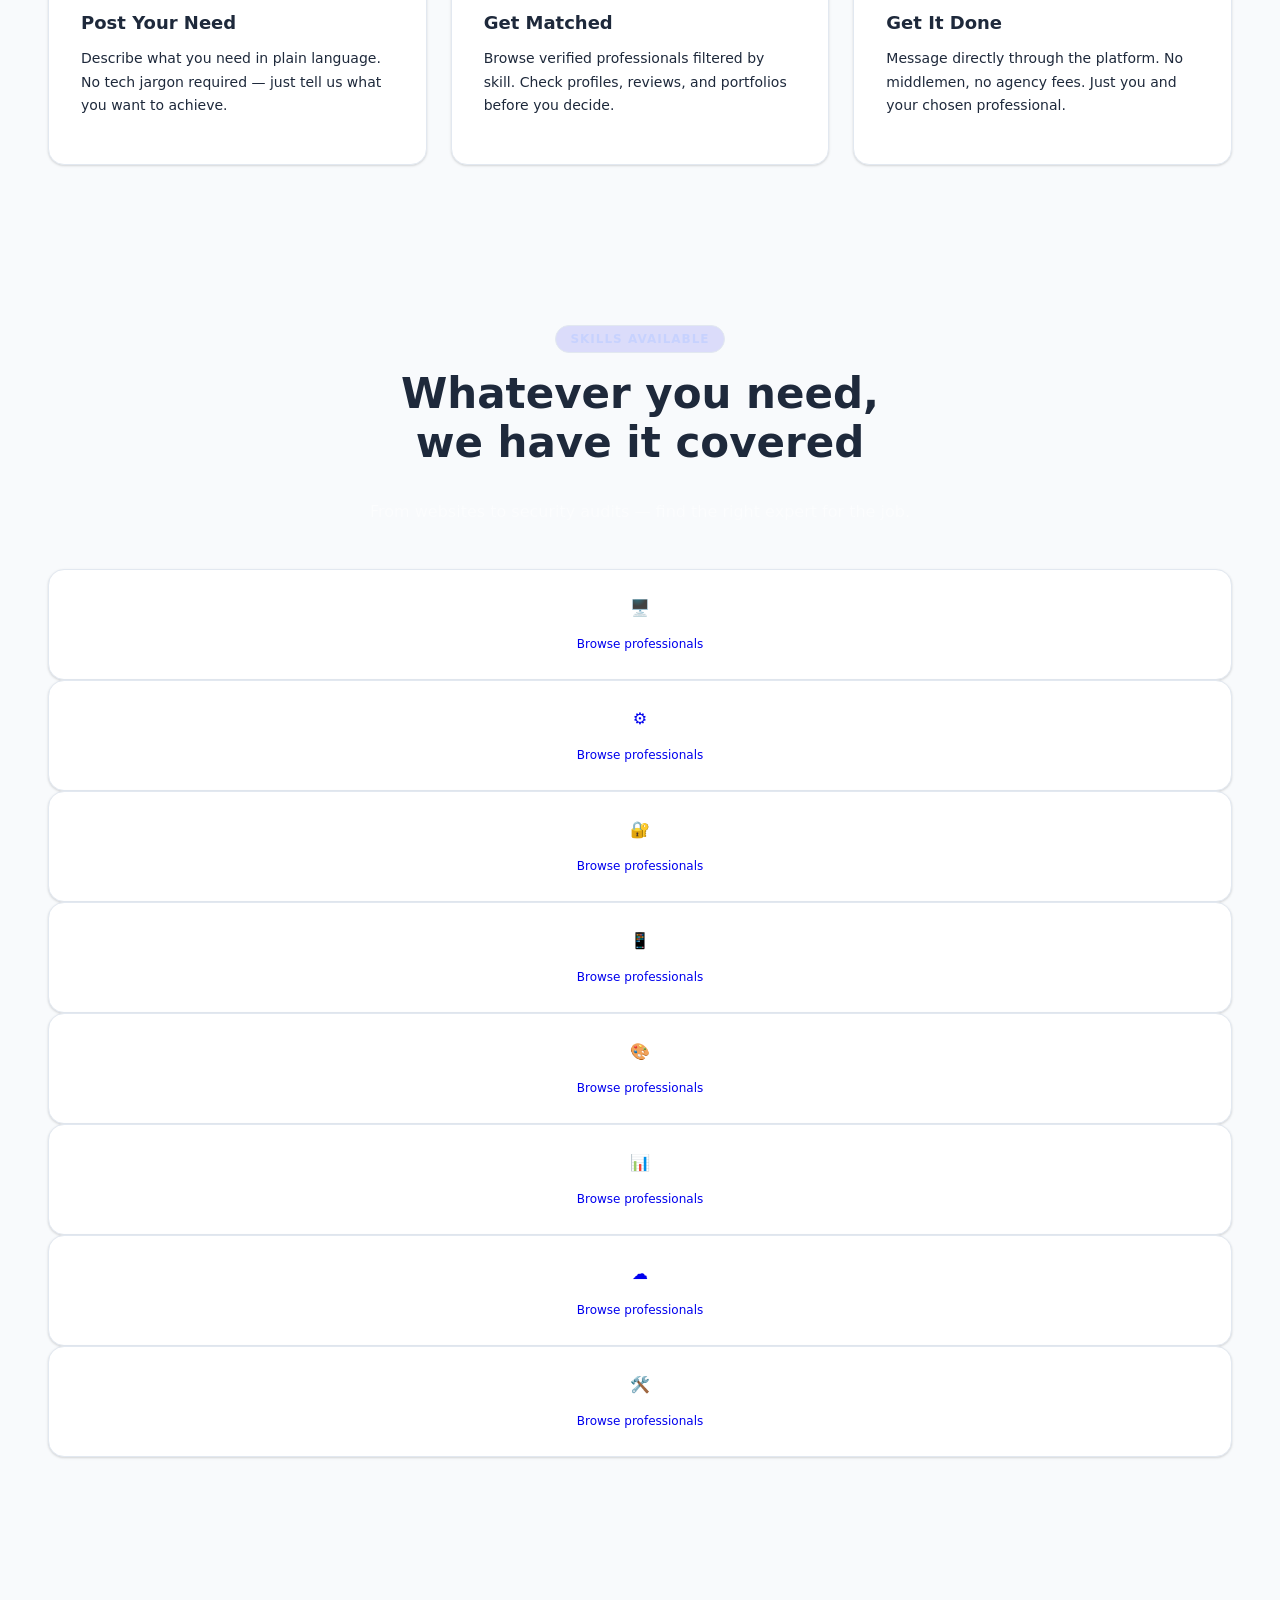
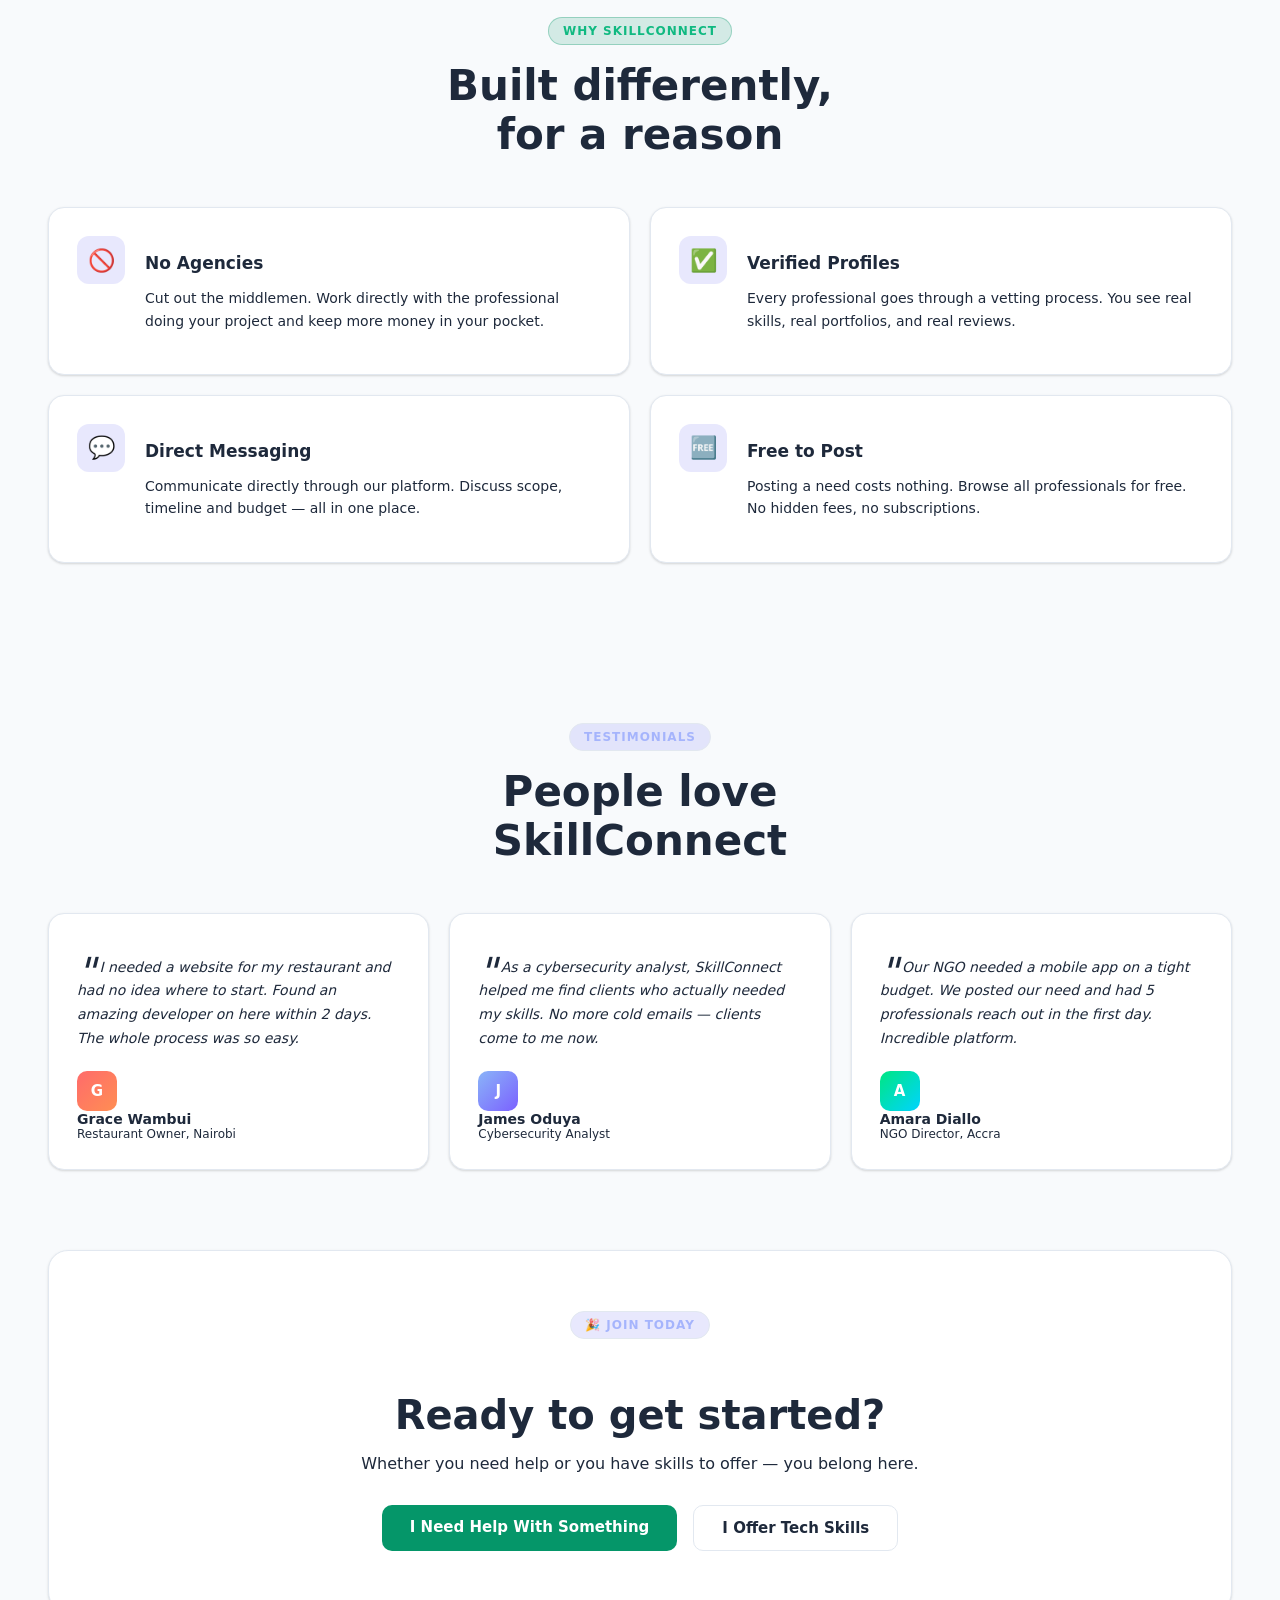
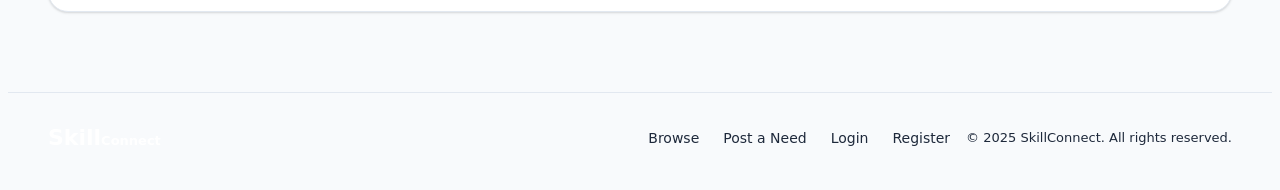
==== commit 9188893d: "Redesign UI with clean light theme" ====
--- a/index.html
+++ b/index.html
@@ -5,43 +5,48 @@
   <meta name="viewport" content="width=device-width, initial-scale=1.0"/>
   <title>SkillConnect — Find Tech Talent</title>
   <style>
-    * { box-sizing: border-box; margin: 0; padding: 0; }
+    :root {
+      --bg-main: #f8fafc;
+      --bg-card: #ffffff;
+      --bg-sidebar: #f1f5f9;
+      --border: #e2e8f0;
+      --primary-blue: #2563eb;
+      --success-green: #059669;
+      --text-main: #1e293b;
+      --text-secondary: #64748b;
+      --text-muted: #94a3b8;
+      --shadow-sm: 0 1px 2px 0 rgba(0, 0, 0, 0.05);
+      --shadow: 0 1px 3px 0 rgba(0, 0, 0, 0.1), 0 1px 2px 0 rgba(0, 0, 0, 0.06);
+      --shadow-lg: 0 10px 15px -3px rgba(0, 0, 0, 0.1), 0 4px 6px -2px rgba(0, 0, 0, 0.05);
+      --shadow-xl: 0 20px 25px -5px rgba(0, 0, 0, 0.1), 0 10px 10px -5px rgba(0, 0, 0, 0.04);
+    }
 
     html, body {
       min-height: 100vh;
-      background: linear-gradient(135deg, #0f2027, #203a43, #2c5364);
-      font-family: "Segoe UI", Arial, Helvetica, sans-serif;
-      color: #ffffff;
-    }
-
-    /* ORB decorations */
-    .orb {
-      position: fixed; border-radius: 50%; filter: blur(80px); pointer-events: none; z-index: 0;
-    }
-    .orb-1 { width: 500px; height: 500px; background: rgba(138,180,248,0.08); top: -100px; right: -100px; }
-    .orb-2 { width: 400px; height: 400px; background: rgba(123,97,255,0.07); bottom: 100px; left: -100px; }
-
-    /* NAV */
+      background: var(--bg-main);
+      font-family: "Inter", "Segoe UI", system-ui, sans-serif;
+      color: var(--text-main);
+    }
+
     nav {
       position: sticky; top: 0; z-index: 100;
       display: flex; align-items: center; gap: 24px;
       padding: 0 40px; height: 64px;
-      background: rgba(15,32,39,0.75);
-      backdrop-filter: blur(14px);
-      border-bottom: 1px solid rgba(255,255,255,0.08);
+      background: var(--primary-blue);
+      border-bottom: 1px solid rgba(0, 0, 0, 0.1);
     }
     .nav-logo { font-size: 22px; font-weight: 800; color: #fff; text-decoration: none; margin-right: auto; }
-    .nav-logo span { color: #8ab4f8; }
-    nav a { color: rgba(255,255,255,0.7); text-decoration: none; font-size: 14px; font-weight: 500; transition: color 0.2s; }
+    .nav-logo span { color: var(--accent); }
+    nav a { color: var(--text-dim); text-decoration: none; font-size: 14px; font-weight: 500; transition: color 0.2s; }
     nav a:hover { color: #fff; }
     .nav-btn { padding: 8px 18px; border-radius: 8px; font-weight: 600; font-size: 13px; text-decoration: none; transition: all 0.2s; }
-    .nav-btn-outline { border: 1px solid rgba(255,255,255,0.2); color: rgba(255,255,255,0.8); }
-    .nav-btn-outline:hover { border-color: #8ab4f8; color: #8ab4f8; }
-    .nav-btn-filled { background: #8ab4f8; color: #0f2027; font-weight: 700; }
-    .nav-btn-filled:hover { transform: translateY(-1px); box-shadow: 0 6px 16px rgba(138,180,248,0.4); }
+    .nav-btn-outline { border: 1px solid var(--border); color: var(--text-dim); }
+    .nav-btn-outline:hover { border-color: var(--accent); color: var(--accent); }
+    .nav-btn-filled { background: var(--success-green); color: #fff; font-weight: 700; }
+    .nav-btn-filled:hover { transform: translateY(-1px); box-shadow: 0 6px 16px rgba(99, 102, 241, 0.3); }
     .nav-avatar {
-      width: 36px; height: 36px; border-radius: 10px;
-      background: linear-gradient(135deg, #8ab4f8, #7b61ff);
+      width: 36px; height: 36px; border-radius: 8px;
+      background: var(--accent);
       display: flex; align-items: center; justify-content: center;
       font-weight: 800; font-size: 13px; cursor: pointer; color: #fff;
     }
@@ -78,50 +83,44 @@
     .hero-ctas { display: flex; gap: 16px; flex-wrap: wrap; }
 
     .btn-primary {
-      padding: 13px 28px; background: #8ab4f8; color: #0f2027;
+      padding: 13px 28px; background: var(--success-green); color: #fff;
       border: none; border-radius: 10px; font-weight: 700; font-size: 15px;
       cursor: pointer; text-decoration: none; transition: all 0.2s;
     }
-    .btn-primary:hover { transform: translateY(-2px); box-shadow: 0 8px 24px rgba(138,180,248,0.4); }
+    .btn-primary:hover { transform: translateY(-2px); box-shadow: 0 8px 24px rgba(5, 150, 105, 0.3); }
     .btn-secondary {
       padding: 13px 28px;
-      background: rgba(255,255,255,0.08);
-      border: 1px solid rgba(255,255,255,0.2);
-      color: #fff; border-radius: 10px; font-weight: 600; font-size: 15px;
+      background: var(--bg-card);
+      border: 1px solid var(--border);
+      color: var(--text-main); border-radius: 10px; font-weight: 600; font-size: 15px;
       cursor: pointer; text-decoration: none; transition: all 0.2s;
-      backdrop-filter: blur(8px);
-    }
-    .btn-secondary:hover { background: rgba(255,255,255,0.12); border-color: rgba(255,255,255,0.35); }
+    }
+    .btn-secondary:hover { background: rgba(99, 102, 241, 0.1); border-color: var(--accent); }
 
     /* Hero card stack */
     .hero-card-stack { position: relative; width: 340px; height: 400px; }
     .hero-card {
       position: absolute; padding: 22px; border-radius: 16px; width: 270px;
-      backdrop-filter: blur(12px);
-    }
-    .hero-card-1 { top: 0; left: 0; background: rgba(138,180,248,0.1); border: 1px solid rgba(138,180,248,0.2); animation: float1 4s ease-in-out infinite; }
-    .hero-card-2 { top: 120px; right: 0; background: rgba(123,97,255,0.1); border: 1px solid rgba(123,97,255,0.2); animation: float2 4s 1s ease-in-out infinite; }
-    .hero-card-3 { bottom: 0; left: 30px; background: rgba(0,230,130,0.07); border: 1px solid rgba(0,230,130,0.15); animation: float1 4s 2s ease-in-out infinite; }
+      background: var(--bg-card); border: 1px solid var(--border);
+    }
     @keyframes float1 { 0%,100%{transform:translateY(0)} 50%{transform:translateY(-10px)} }
     @keyframes float2 { 0%,100%{transform:translateY(0)} 50%{transform:translateY(10px)} }
     .hero-card-name { font-weight: 700; font-size: 15px; margin-bottom: 4px; }
     .hero-card-role { font-size: 12px; color: rgba(255,255,255,0.5); margin-bottom: 12px; }
     .hero-card-skills { display: flex; gap: 6px; flex-wrap: wrap; }
-    .skill-tag { display: inline-block; padding: 3px 10px; border-radius: 50px; background: rgba(138,180,248,0.12); color: #8ab4f8; font-size: 11px; font-weight: 600; }
-
-    /* ── STATS BAR ── */
+    .skill-tag { display: inline-block; padding: 3px 10px; border-radius: 50px; background: rgba(99, 102, 241, 0.15); color: #a5b4fc; font-size: 11px; font-weight: 600; border: 1px solid var(--border); }
+
     .stats-bar {
-      border-top: 1px solid rgba(255,255,255,0.08);
-      border-bottom: 1px solid rgba(255,255,255,0.08);
+      border-top: 1px solid var(--border);
+      border-bottom: 1px solid var(--border);
       padding: 36px 40px;
       display: flex; justify-content: center; gap: 80px; flex-wrap: wrap;
-      background: rgba(255,255,255,0.03);
-      backdrop-filter: blur(8px);
+      background: var(--bg-main);
       position: relative; z-index: 1;
     }
     .stat-item { text-align: center; }
-    .stat-num { font-size: 36px; font-weight: 800; color: #8ab4f8; line-height: 1; }
-    .stat-label { font-size: 12px; color: rgba(255,255,255,0.45); margin-top: 6px; text-transform: uppercase; letter-spacing: 1px; }
+    .stat-num { font-size: 36px; font-weight: 800; color: var(--accent); line-height: 1; }
+    .stat-label { font-size: 12px; color: var(--text-dim); margin-top: 6px; text-transform: uppercase; letter-spacing: 1px; }
 
     /* SECTION HEADER */
     .section-header { text-align: center; margin-bottom: 48px; }
@@ -133,103 +132,99 @@
       padding: 6px 14px; border-radius: 50px; font-size: 12px; font-weight: 700;
       text-transform: uppercase; letter-spacing: 1px;
     }
-    .badge-cyan { background: rgba(138,180,248,0.12); color: #8ab4f8; border: 1px solid rgba(138,180,248,0.25); }
-    .badge-purple { background: rgba(123,97,255,0.12); color: #a78bfa; border: 1px solid rgba(123,97,255,0.25); }
-    .badge-green { background: rgba(0,230,130,0.1); color: #00e682; border: 1px solid rgba(0,230,130,0.2); }
+    .badge-cyan { background: rgba(99, 102, 241, 0.15); color: #a5b4fc; border: 1px solid var(--border); }
+    .badge-purple { background: rgba(99, 102, 241, 0.2); color: #c7d2fe; border: 1px solid var(--border); }
+    .badge-green { background: rgba(5, 150, 105, 0.15); color: #10b981; border: 1px solid rgba(5, 150, 105, 0.3); }
 
     /* ── HOW IT WORKS ── */
     .how-grid { display: grid; grid-template-columns: repeat(3,1fr); gap: 24px; }
     .how-card {
       padding: 32px;
-      background: rgba(255,255,255,0.08);
-      backdrop-filter: blur(12px);
-      border: 1px solid rgba(255,255,255,0.12);
+      background: var(--bg-card);
+      border: 1px solid var(--border);
       border-radius: 16px; position: relative; overflow: hidden;
       transition: transform 0.3s, border-color 0.3s;
-    }
-    .how-card:hover { transform: translateY(-6px); border-color: rgba(138,180,248,0.3); }
+      box-shadow: var(--shadow);
+    }
+    .how-card:hover { transform: translateY(-6px); border-color: var(--accent); }
     .how-num { font-size: 72px; font-weight: 800; position: absolute; top: -10px; right: 16px; opacity: 0.06; line-height: 1; }
     .how-icon { font-size: 32px; margin-bottom: 16px; }
     .how-card h3 { font-size: 18px; font-weight: 700; margin-bottom: 10px; }
-    .how-card p { color: rgba(255,255,255,0.5); font-size: 14px; line-height: 1.7; }
-
-    /* ── CATEGORIES ── */
-    .cat-grid { display: grid; grid-template-columns: repeat(4,1fr); gap: 16px; }
+    .how-card p { color: var(--text-dim); font-size: 14px; line-height: 1.7; }
+
     .cat-card {
       padding: 28px 20px;
-      background: rgba(255,255,255,0.06);
-      backdrop-filter: blur(10px);
-      border: 1px solid rgba(255,255,255,0.1);
+      background: var(--bg-card);
+      border: 1px solid var(--border);
       border-radius: 16px; text-align: center;
       cursor: pointer; text-decoration: none;
       transition: all 0.3s; display: block;
-    }
-    .cat-card:hover { background: rgba(138,180,248,0.08); border-color: rgba(138,180,248,0.3); transform: translateY(-4px); }
-    .cat-icon { font-size: 36px; margin-bottom: 12px; }
+      box-shadow: var(--shadow);
+    }
+    .cat-card:hover { background: rgba(99, 102, 241, 0.1); border-color: var(--accent); transform: translateY(-4px); }
     .cat-name { font-weight: 700; font-size: 14px; color: #fff; margin-bottom: 4px; }
-    .cat-count { font-size: 12px; color: rgba(255,255,255,0.4); }
+    .cat-count { font-size: 12px; color: var(--text-dim); }
 
     /* ── WHY US ── */
     .why-grid { display: grid; grid-template-columns: repeat(2,1fr); gap: 20px; }
     .why-item {
       display: flex; gap: 20px; align-items: flex-start; padding: 28px;
-      background: rgba(255,255,255,0.06);
-      backdrop-filter: blur(10px);
-      border: 1px solid rgba(255,255,255,0.1);
+      background: var(--bg-card);
+      border: 1px solid var(--border);
       border-radius: 16px;
+      box-shadow: var(--shadow);
     }
     .why-icon-wrap {
       width: 48px; height: 48px; border-radius: 12px;
-      background: rgba(138,180,248,0.12);
+      background: rgba(99, 102, 241, 0.15);
       display: flex; align-items: center; justify-content: center;
       font-size: 22px; flex-shrink: 0;
     }
     .why-item h3 { font-size: 17px; font-weight: 700; margin-bottom: 6px; }
-    .why-item p { color: rgba(255,255,255,0.5); font-size: 14px; line-height: 1.6; }
+    .why-item p { color: var(--text-dim); font-size: 14px; line-height: 1.6; }
 
     /* ── TESTIMONIALS ── */
     .testi-grid { display: grid; grid-template-columns: repeat(3,1fr); gap: 20px; }
     .testi-card {
       padding: 28px;
-      background: rgba(255,255,255,0.07);
-      backdrop-filter: blur(12px);
-      border: 1px solid rgba(255,255,255,0.12);
+      background: var(--bg-card);
+      border: 1px solid var(--border);
       border-radius: 16px;
-    }
-    .testi-quote { font-size: 14px; color: rgba(255,255,255,0.6); line-height: 1.7; margin-bottom: 20px; font-style: italic; }
-    .testi-quote::before { content: '"'; font-size: 40px; color: #8ab4f8; line-height: 0; vertical-align: -14px; margin-right: 4px; }
-    .testi-author { display: flex; align-items: center; gap: 12px; }
-    .testi-av { width: 40px; height: 40px; border-radius: 10px; display: flex; align-items: center; justify-content: center; font-weight: 700; font-size: 15px; color: #fff; }
+      box-shadow: var(--shadow);
+    }
+    .testi-quote { font-size: 14px; color: var(--text-dim); line-height: 1.7; margin-bottom: 20px; font-style: italic; }
+    .testi-quote::before { content: '"'; font-size: 40px; color: var(--accent); line-height: 0; vertical-align: -14px; margin-right: 4px; }
+    .testi-av { width: 40px; height: 40px; border-radius: 10px; display: flex; align-items: center; justify-content: center; font-weight: 700; font-size: 15px; color: #fff; background: var(--accent); }
     .testi-name { font-weight: 700; font-size: 14px; }
-    .testi-role { font-size: 12px; color: rgba(255,255,255,0.45); }
+    .testi-role { font-size: 12px; color: var(--text-dim); }
 
     /* ── CTA BANNER ── */
     .cta-banner {
       margin: 0 40px 80px;
       padding: 60px;
       border-radius: 20px;
-      background: rgba(255,255,255,0.07);
-      backdrop-filter: blur(14px);
-      border: 1px solid rgba(138,180,248,0.2);
+      background: var(--bg-card);
+      border: 1px solid var(--border);
       text-align: center;
       position: relative; z-index: 1;
+      box-shadow: var(--shadow);
     }
     .cta-banner h2 { font-size: clamp(28px,4vw,40px); font-weight: 800; margin-bottom: 16px; }
-    .cta-banner p { color: rgba(255,255,255,0.5); margin-bottom: 32px; font-size: 16px; }
+    .cta-banner p { color: var(--text-dim); margin-bottom: 32px; font-size: 16px; }
     .cta-banner-btns { display: flex; justify-content: center; gap: 16px; flex-wrap: wrap; }
 
     /* FOOTER */
     footer {
-      border-top: 1px solid rgba(255,255,255,0.08);
+      border-top: 1px solid var(--border);
       padding: 32px 40px;
       display: flex; align-items: center; justify-content: space-between;
       flex-wrap: wrap; gap: 16px;
       position: relative; z-index: 1;
     }
     .footer-links { display: flex; gap: 24px; }
-    .footer-links a { color: rgba(255,255,255,0.45); text-decoration: none; font-size: 14px; transition: color 0.2s; }
+    .footer-links a { color: var(--text-dim); text-decoration: none; font-size: 14px; transition: color 0.2s; }
     .footer-links a:hover { color: #fff; }
-    footer span { font-size: 13px; color: rgba(255,255,255,0.3); }
+    footer span { font-size: 13px; color: var(--text-dim); }
 
     @keyframes fadeInUp { from{opacity:0;transform:translateY(24px)} to{opacity:1;transform:translateY(0)} }
     .fade-up   { animation: fadeInUp 0.6s ease both; }
